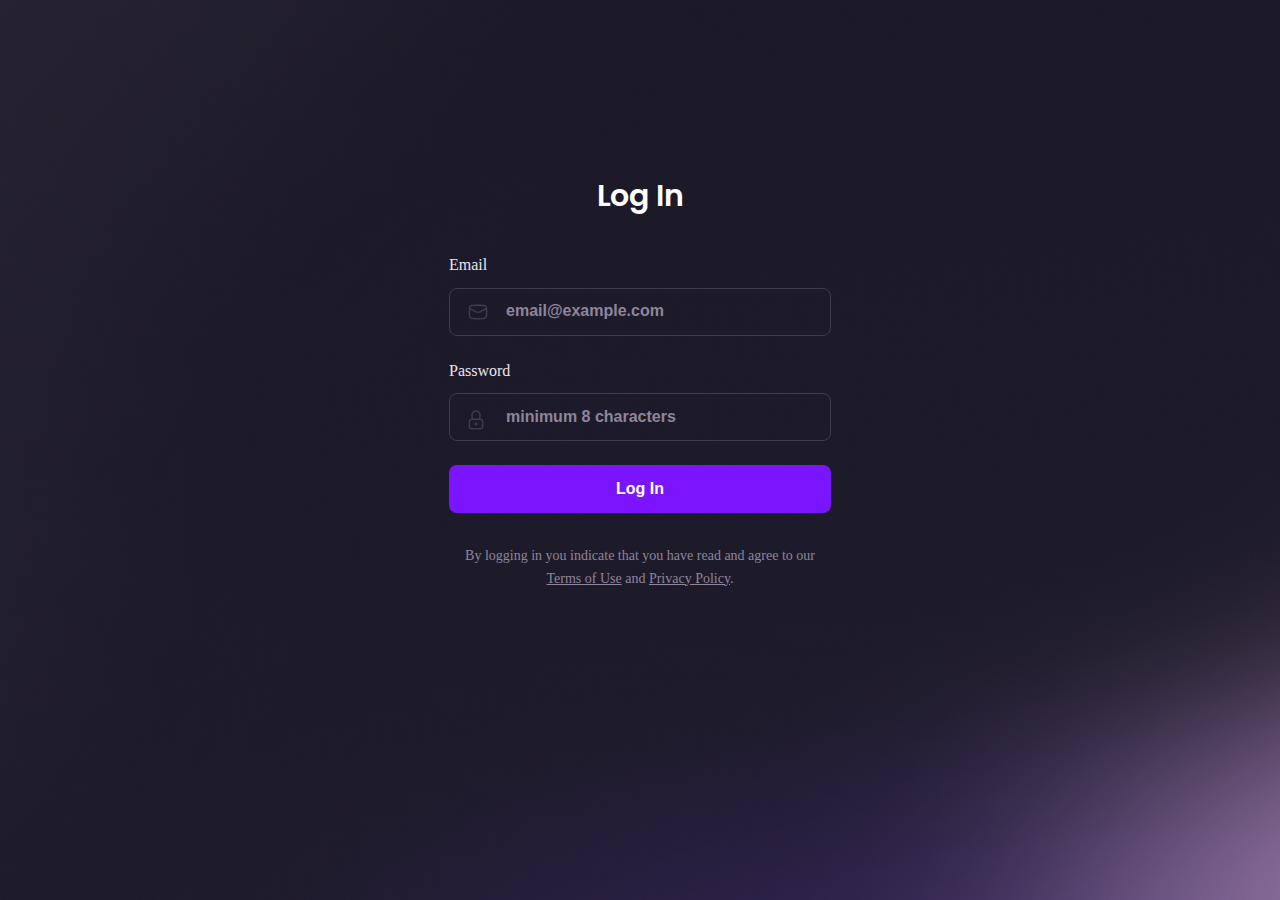
==== login-page-first/index.html @ 99a5e078 "🧑‍💻 cool logins" ====
<!DOCTYPE html>
<html lang="en">
  <head>
    <meta charset="UTF-8" />
    <meta http-equiv="X-UA-Compatible" content="IE=edge" />
    <meta name="viewport" content="width=device-width, initial-scale=1.0" />
    <title>first page</title>
    <link rel="stylesheet" href="style.css" />
  </head>
  <body>
    <div class="login">
      <h1 class="title login__title">Log In</h1>
      <form class="login__form">
        <label class="label login__label" for="email">Email</label>
        <div class="wrapper-input">
          <input
            id="email"
            class="input login__input"
            type="email"
            placeholder="email@example.com"
          />
          <svg
            class="icon"
            width="20"
            height="16"
            viewBox="0 0 20 16"
            xmlns="http://www.w3.org/2000/svg"
          >
            <path
              fill-rule="evenodd"
              clip-rule="evenodd"
              d="M0.803786 4.35317C0.523642 6.95607 0.53613 9.95806 0.925953 12.5504C1.14165 13.9848 2.31232 15.0844 3.75739 15.21L5.26762 15.3413C8.41667 15.6151 11.5835 15.6151 14.7326 15.3413L16.2428 15.21C17.6879 15.0844 18.8585 13.9848 19.0742 12.5504C19.4641 9.95805 19.4766 6.95624 19.1964 4.35333C19.1602 4.05157 19.1195 3.75022 19.0742 3.44937C18.8585 2.01497 17.6879 0.915329 16.2428 0.789712L14.7326 0.65843C11.5835 0.38469 8.41667 0.38469 5.26762 0.658431L3.75739 0.789712C2.31232 0.915329 1.14165 2.01497 0.925953 3.44937C0.880721 3.75016 0.839998 4.05147 0.803786 4.35317ZM5.39752 2.1528C8.46013 1.88657 11.5401 1.88657 14.6027 2.1528L16.1129 2.28408C16.8672 2.34965 17.4783 2.92367 17.5909 3.67242C17.6026 3.75018 17.614 3.82797 17.625 3.9058L12.064 6.99525C10.7804 7.70836 9.21968 7.70836 7.93608 6.99525L2.37514 3.90584C2.3862 3.828 2.39758 3.75019 2.40928 3.67242C2.52187 2.92367 3.13296 2.34965 3.88729 2.28408L5.39752 2.1528ZM17.8086 5.51977C18.0026 7.78752 17.93 10.0724 17.5909 12.3273C17.4783 13.0761 16.8672 13.6501 16.1129 13.7157L14.6027 13.847C11.5401 14.1132 8.46013 14.1132 5.39752 13.847L3.88729 13.7157C3.13296 13.6501 2.52187 13.0761 2.40928 12.3273C2.07019 10.0724 1.99763 7.78754 2.19159 5.5198L7.20761 8.30648C8.94424 9.27128 11.0559 9.27128 12.7925 8.30648L17.8086 5.51977Z"
            />
          </svg>
        </div>
        <label class="label login__label" for="password">Password</label>
        <div class="wrapper-input">
          <input
            id="password"
            class="input login__input"
            type="password"
            placeholder="minimum 8 characters"
          />
          <svg
            class="icon"
            width="16"
            height="20"
            viewBox="0 0 16 20"
            fill="none"
            xmlns="http://www.w3.org/2000/svg"
          >
            <path
              d="M6.50006 14C6.50006 13.1716 7.17163 12.5 8.00006 12.5C8.82849 12.5 9.50006 13.1716 9.50006 14C9.50006 14.8284 8.82849 15.5 8.00006 15.5C7.17163 15.5 6.50006 14.8284 6.50006 14Z"
            />
            <path
              fill-rule="evenodd"
              clip-rule="evenodd"
              d="M3.62171 8.59713L3.30627 5.75816C3.26583 5.39418 3.26583 5.02684 3.30627 4.66286L3.32904 4.45796C3.57053 2.28457 5.27913 0.564916 7.45091 0.309412C7.81574 0.266492 8.18434 0.266492 8.54916 0.309412C10.7209 0.564916 12.4295 2.28458 12.671 4.45797L12.6938 4.66286C12.7342 5.02684 12.7342 5.39418 12.6938 5.75815L12.3784 8.59712L13.065 8.65194C14.1477 8.73837 15.0318 9.55228 15.2073 10.6242C15.5734 12.8598 15.5734 15.1401 15.2073 17.3758C15.0318 18.4477 14.1477 19.2616 13.065 19.348L11.5688 19.4675C9.19345 19.6571 6.80673 19.6571 4.43134 19.4675L2.93521 19.348C1.85249 19.2616 0.96838 18.4477 0.792864 17.3758C0.426793 15.1401 0.426793 12.8598 0.792864 10.6242C0.96838 9.55228 1.85248 8.73837 2.93521 8.65194L3.62171 8.59713ZM7.62617 1.79914C7.87456 1.76992 8.12551 1.76992 8.3739 1.79914C9.85253 1.97309 11.0158 3.1439 11.1802 4.62361L11.203 4.82851C11.2312 5.08239 11.2312 5.33862 11.203 5.59251L10.8818 8.48296C8.96262 8.35938 7.03746 8.35938 5.11826 8.48296L4.7971 5.59251C4.76889 5.33862 4.76889 5.08239 4.7971 4.82851L4.81986 4.62361C4.98428 3.1439 6.14755 1.97309 7.62617 1.79914ZM11.4495 10.0277C9.15353 9.84445 6.84664 9.84445 4.55071 10.0277L3.05458 10.1472C2.65965 10.1787 2.33717 10.4756 2.27315 10.8666C1.93336 12.9417 1.93336 15.0583 2.27315 17.1334C2.33717 17.5244 2.65965 17.8213 3.05458 17.8528L4.55071 17.9722C6.84664 18.1555 9.15354 18.1555 11.4495 17.9722L12.9456 17.8528C13.3405 17.8213 13.663 17.5244 13.727 17.1334C14.0668 15.0583 14.0668 12.9417 13.727 10.8666C13.663 10.4756 13.3405 10.1787 12.9456 10.1472L11.4495 10.0277Z"
            />
          </svg>
        </div>
        <button class="button login__button">
          <span class="button__text">Log In</span>
        </button>
      </form>
      <p class="footer-text">
        By logging in you indicate that you have read and agree to our
        <a class="footer-link" href="#">Terms of Use</a> and
        <a class="footer-link" href="#">Privacy Policy</a>.
      </p>
    </div>
  </body>
</html>
---- login-page-first/style.css ----
@import url('https://fonts.googleapis.com/css2?family=Poppins:wght@400;500;600&display=swap');

* {
  box-sizing: border-box;
  padding: 0;
  margin: 0;
  font-family: 'Poppins' serif;
}

html {
  background-image: url(/login-page-first/BG.png);
  background-size: cover;
  height: 100vh;
}

body {
  display: flex;
  justify-content: center;
}

.login {
  display: flex;
  flex-direction: column;
  max-width: 386px;
  padding-top: 178px;
}

.title {
  margin-bottom: 40px;
  text-align: center;
  font-weight: 600;
  font-size: 30px;
  line-height: 120%;
  font-family: 'Poppins';
  letter-spacing: -0.2px;
}

.login__title{
  color: #FFFFFF;
}

.login__form {
  width: 100%;
  display: flex;
  flex-direction: column;
  margin-bottom: 32px;
  /*position: relative;*/
}


.icon {
  position: absolute;
  top: 16.45px;
  left: 18.61px;
  fill: #3F3B4C;
}

.label {
  margin-bottom: 12px;
  font-weight: 500;
  font-size: 16px;
  line-height: 135%;
}

.login__label {
  color: #EAE6EF;
}

.wrapper-input {
  width: 100%;
  position: relative;
  }

.input {
  width: 100%;
  margin-bottom: 24px;
  height: 48px;
  border-radius: 8px;
  height: 48px;
}

.login__input:hover {
  background: #201C2D;
}

.login__input:focus {
  border: 1px solid #7B14FF;
}

.login__input:focus ~ .icon {
  fill: #7B14FF;
  border: transparent;
}

.login__input {
  padding-left: 56px;
  background-color: transparent;
  border: 1px solid #3F3B4C;
  outline: none;
  transition: all 0.3s ease 0s;
}

.login__input::placeholder {
  font-weight: 600;
  font-size: 16px;
  line-height: 150%; 
  color: #90859C;
}


.button {
  width: 100%;
  padding: 12px 0;
  border-radius: 8px;
  border: transparent;
  cursor: pointer;
  transition: all 0.3s ease 0s;
}

.login__button{
  background: #7B14FF;
}

.login__button:hover {
  background: #8647E0;;
}

.login__button:active {
  background:  #4400A5;
}

.button__text {
  font-weight: 600;
  font-size: 16px;
  line-height: 150%;
  color: #FFFFFF; 
}

.footer-text {
  width: 382px;
  height: 44px;
  text-align: center;
  font-weight: 400;
  font-size: 14px;
  line-height: 160%;
  color: #90859C; 
}

.footer-link {
  color: #90859C; 
}
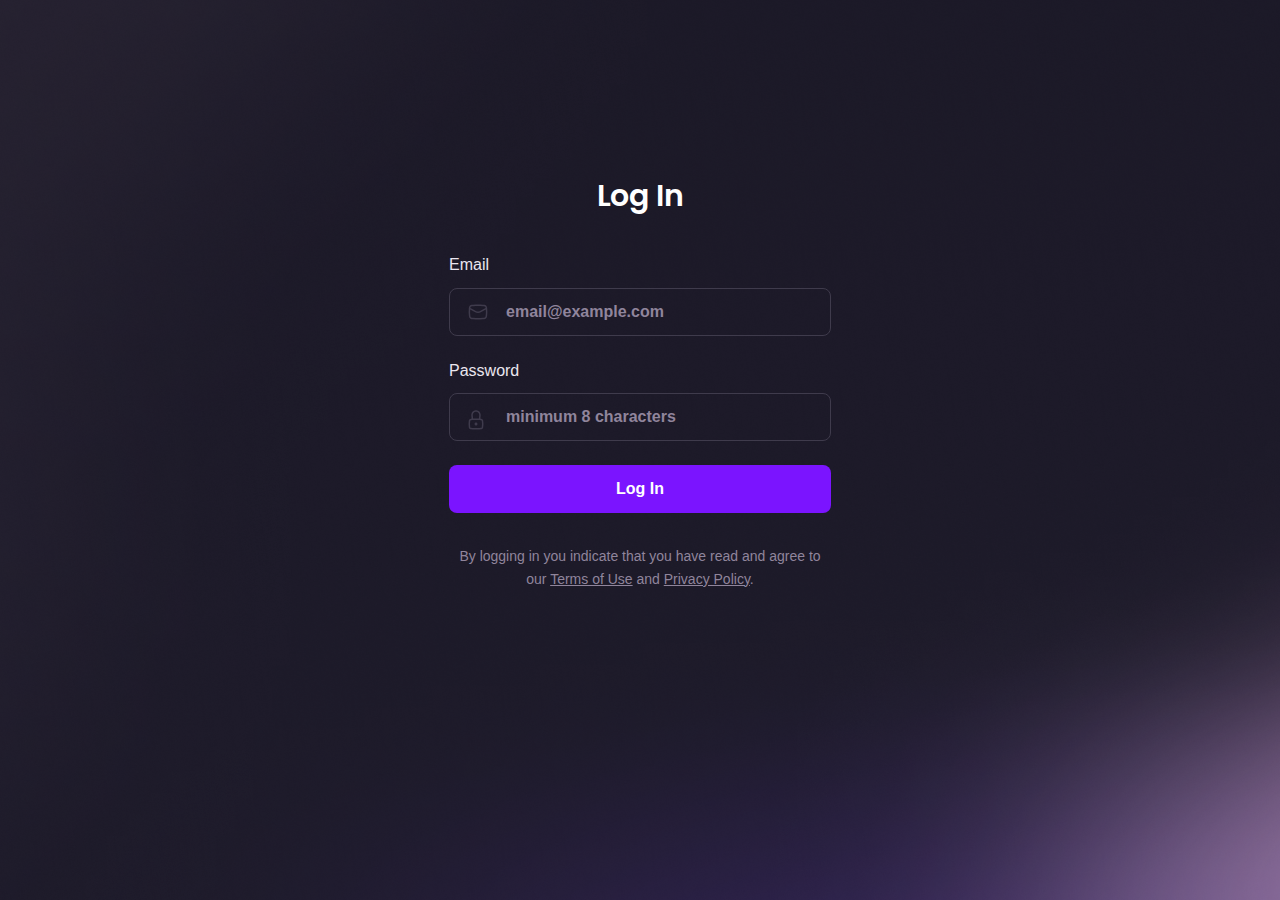
==== commit 69f0ae1b: "🐛 Fix BEM, font-size, validation" ====
--- a/login-page-first/index.html
+++ b/login-page-first/index.html
@@ -18,6 +18,9 @@
             class="input login__input"
             type="email"
             placeholder="email@example.com"
+            minlength="5"
+            maxlength="40"
+            required
           />
           <svg
             class="icon"
@@ -40,6 +43,9 @@
             class="input login__input"
             type="password"
             placeholder="minimum 8 characters"
+            minlength="8"
+            maxlength="40"
+            required
           />
           <svg
             class="icon"
--- a/login-page-first/style.css
+++ b/login-page-first/style.css
@@ -4,11 +4,11 @@
   box-sizing: border-box;
   padding: 0;
   margin: 0;
-  font-family: 'Poppins' serif;
+  font-family: Poppins Arial, Helvetica, sans-serif;
 }
 
 html {
-  background-image: url(/login-page-first/BG.png);
+  background-image: url(../login-page-first/BG.png);
   background-size: cover;
   height: 100vh;
 }
@@ -26,7 +26,6 @@
 }
 
 .title {
-  margin-bottom: 40px;
   text-align: center;
   font-weight: 600;
   font-size: 30px;
@@ -37,6 +36,7 @@
 
 .login__title{
   color: #FFFFFF;
+  margin-bottom: 40px;
 }
 
 .login__form {
@@ -56,7 +56,6 @@
 }
 
 .label {
-  margin-bottom: 12px;
   font-weight: 500;
   font-size: 16px;
   line-height: 135%;
@@ -64,16 +63,17 @@
 
 .login__label {
   color: #EAE6EF;
+  margin-bottom: 12px;
 }
 
 .wrapper-input {
   width: 100%;
   position: relative;
+  margin-bottom: 24px;
   }
 
 .input {
   width: 100%;
-  margin-bottom: 24px;
   height: 48px;
   border-radius: 8px;
   height: 48px;
@@ -89,7 +89,7 @@
 
 .login__input:focus ~ .icon {
   fill: #7B14FF;
-  border: transparent;
+  /*border: transparent;*/
 }
 
 .login__input {
@@ -98,6 +98,11 @@
   border: 1px solid #3F3B4C;
   outline: none;
   transition: all 0.3s ease 0s;
+  color: aliceblue;
+  font-weight: 600;
+  font-size: 16px;
+  line-height: 150%;
+  color: #FFFFFF;
 }
 
 .login__input::placeholder {
@@ -138,7 +143,6 @@
 
 .footer-text {
   width: 382px;
-  height: 44px;
   text-align: center;
   font-weight: 400;
   font-size: 14px;
